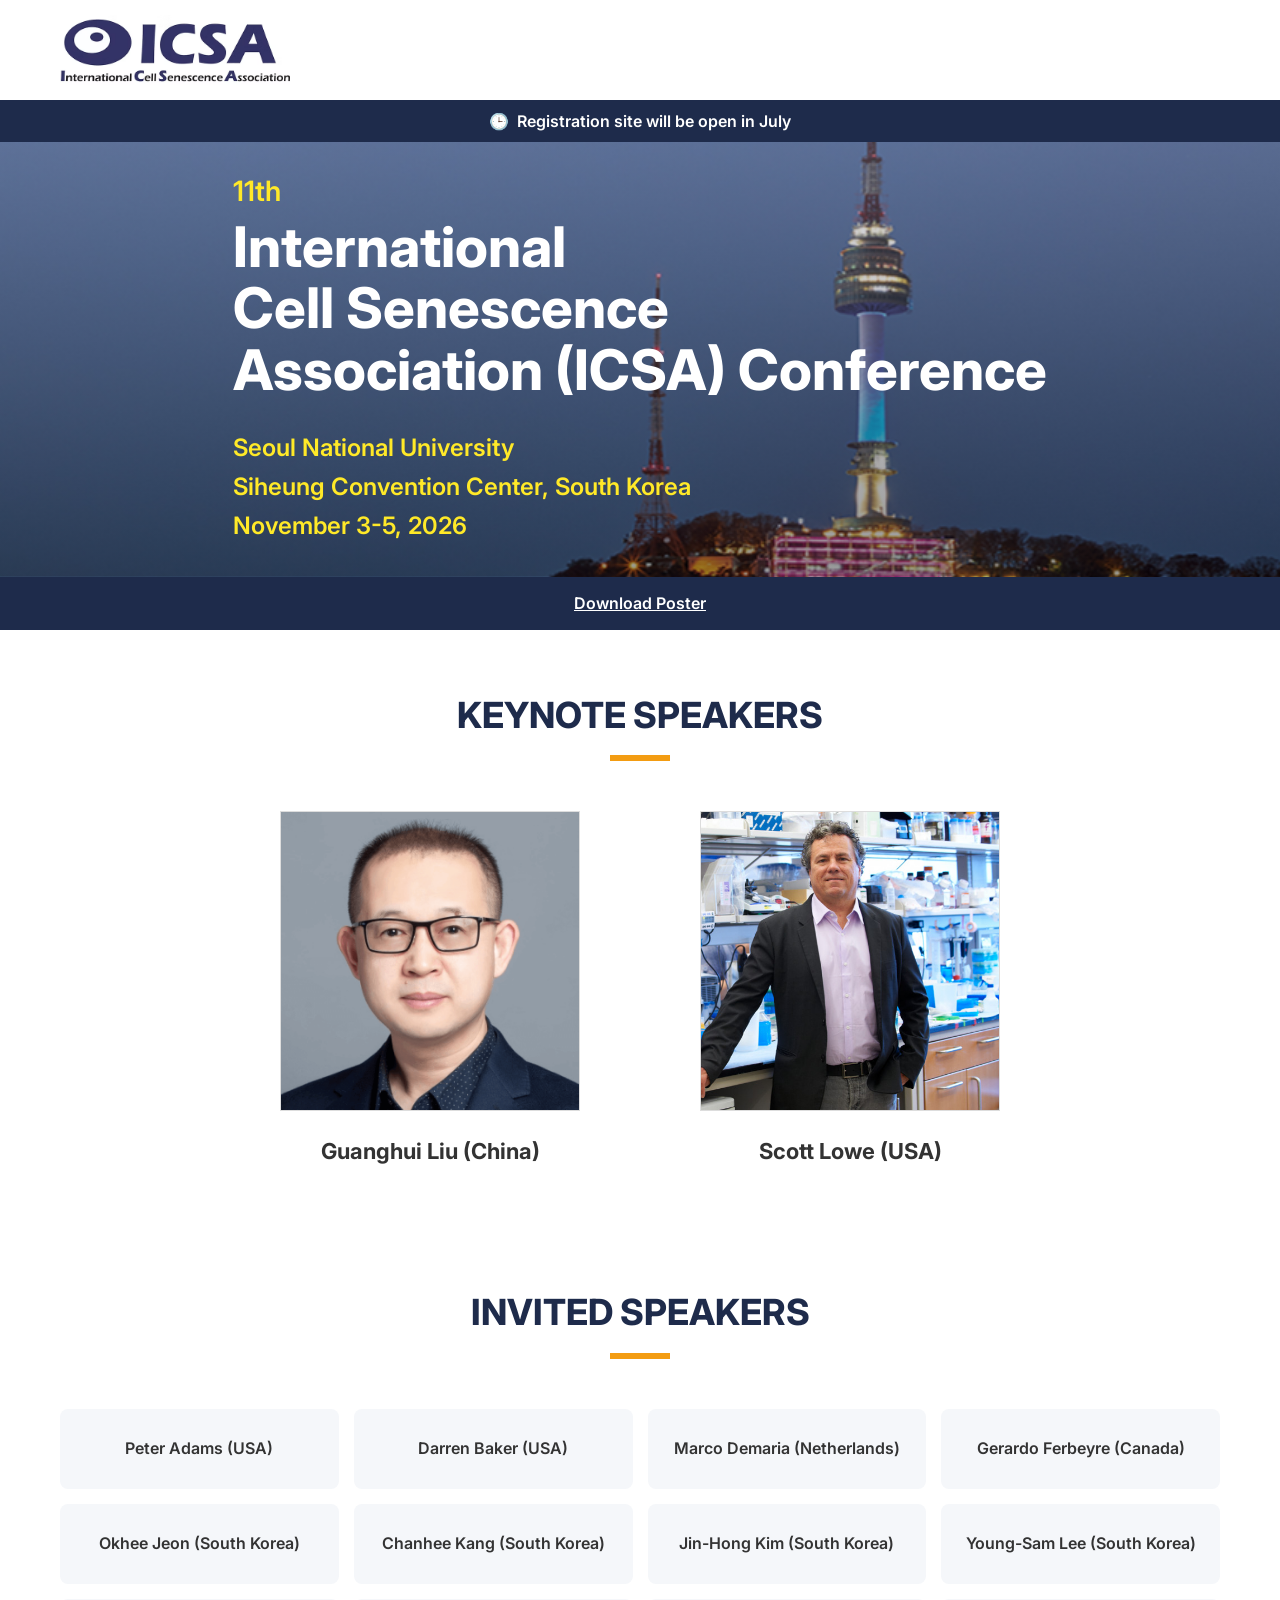
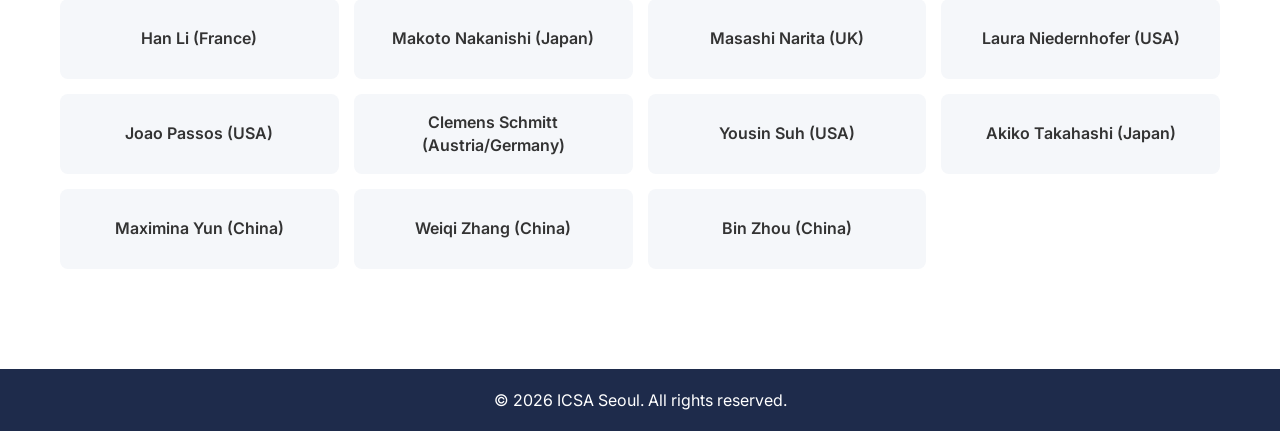
==== index.html @ 6375aaf4 "version1.2" ====
<!DOCTYPE html>
<html lang="en">

<head>
    <meta charset="UTF-8">
    <meta name="viewport" content="width=device-width, initial-scale=1.0">
    <title>11th ICSA Conference</title>
    <!-- Assuming Arial/Helvetica or Roboto based on clean sans-serif -->
    <link href="https://fonts.googleapis.com/css2?family=Inter:wght@400;700;900&display=swap" rel="stylesheet">
    <link rel="stylesheet" href="style.css">
</head>

<body>
    <!-- Header area for Logo (At the very top) -->
    <header class="header">
        <div class="container">
            <a href="https://www.cellsenescence.info/" target="_blank" rel="noopener noreferrer">
                <img src="./Source/ICSA_Logo.png" alt="ICSA Logo" class="logo">
            </a>
        </div>
    </header>

    <!-- Main Content -->
    <main>
        <!-- Top Banner (Registration Info) right above Hero -->
        <div class="top-banner">
            <div class="container top-banner-content">
                <span class="clock-icon">🕒</span>
                <span>Registration site will be open in July</span>
            </div>
        </div>

        <!-- Hero Section -->
        <section class="hero-section">
            <div class="container hero-content">
                <div class="hero-text-block">
                    <div class="hero-edition">11th</div>
                    <h1 class="hero-title">
                        International<br>
                        Cell Senescence<br>
                        Association (ICSA) Conference
                    </h1>

                    <div class="hero-details">
                        <div class="detail-location">Seoul National University</div>
                        <div class="detail-location">Siheung Convention Center, South Korea</div>
                        <div class="detail-date">November 3-5, 2026</div>
                    </div>
                </div>
            </div>
        </section>

        <!-- CTA Bar below hero -->
        <div class="cta-bar">
            <div class="container cta-container">
                <a href="./Source/Poster.png" download="Poster.png" class="download-link">Download Poster</a>
            </div>
        </div>

        <!-- Keynote Speakers Section -->
        <section id="keynote-speakers" class="section">
            <div class="container">
                <h2 class="section-heading">KEYNOTE SPEAKERS</h2>
                <div class="heading-underline"></div>

                <div class="keynote-grid">
                    <div class="speaker-item">
                        <a href="https://people.ucas.ac.cn/~guanghuiliu?language=en" target="_blank"
                            rel="noopener noreferrer">
                            <img src="./Source/Keynote_Speaker_Image_Guanghui_Liu.png" alt="Guanghui Liu"
                                class="speaker-photo">
                        </a>
                        <div class="speaker-name">Guanghui Liu <span class="speaker-country">(China)</span></div>
                    </div>
                    <div class="speaker-item">
                        <a href="https://www.mskcc.org/research/ski/labs/scott-lowe" target="_blank"
                            rel="noopener noreferrer">
                            <img src="./Source/Keynote_Speaker_Image_Scott_Lowe.png" alt="Scott Lowe"
                                class="speaker-photo">
                        </a>
                        <div class="speaker-name">Scott Lowe <span class="speaker-country">(USA)</span></div>
                    </div>
                </div>
            </div>
        </section>

        <!-- Invited Speakers Section -->
        <section id="invited-speakers" class="section">
            <div class="container">
                <h2 class="section-heading">INVITED SPEAKERS</h2>
                <div class="heading-underline"></div>

                <!-- 4-column grid requirement applied -->
                <div class="invited-grid">
                    <div class="invited-box">Peter Adams (USA)</div>
                    <div class="invited-box">Darren Baker (USA)</div>
                    <div class="invited-box">Marco Demaria (Netherlands)</div>
                    <div class="invited-box">Gerardo Ferbeyre (Canada)</div>

                    <div class="invited-box">Okhee Jeon (South Korea)</div>
                    <div class="invited-box">Chanhee Kang (South Korea)</div>
                    <div class="invited-box">Jin-Hong Kim (South Korea)</div>
                    <div class="invited-box">Young-Sam Lee (South Korea)</div>

                    <div class="invited-box">Han Li (France)</div>
                    <div class="invited-box">Makoto Nakanishi (Japan)</div>
                    <div class="invited-box">Masashi Narita (UK)</div>
                    <div class="invited-box">Laura Niedernhofer (USA)</div>

                    <div class="invited-box">Joao Passos (USA)</div>
                    <div class="invited-box">Clemens Schmitt (Austria/Germany)</div>
                    <div class="invited-box">Yousin Suh (USA)</div>
                    <div class="invited-box">Akiko Takahashi (Japan)</div>

                    <div class="invited-box">Maximina Yun (China)</div>
                    <div class="invited-box">Weiqi Zhang (China)</div>
                    <div class="invited-box">Bin Zhou (China)</div>
                </div>
            </div>
        </section>
    </main>

    <footer style="background: #1E2B4B; color: #fff; text-align: center; padding: 20px 0; margin-top: 40px;">
        <p>&copy; 2026 ICSA Seoul. All rights reserved.</p>
    </footer>

    <script src="script.js"></script>
</body>

</html>
---- style.css ----
/* ===== VARIABLES & BASE SETUP ===== */
:root {
    --dark-blue: #1E2B4B;
    --yellow-gold: #FFD100;
    --accent-orange: #F39C12;
    --light-gray: #F5F7FA;
    --white: #FFFFFF;
    --text-color: #333333;
    --font-main: 'Inter', sans-serif;
    --container-width: 1200px;
}

* {
    margin: 0;
    padding: 0;
    box-sizing: border-box;
}

body {
    font-family: var(--font-main);
    color: var(--text-color);
    background-color: var(--white);
    line-height: 1.4;
}

.container {
    max-width: var(--container-width);
    margin: 0 auto;
    padding: 0 20px;
}

/* ===== TOP BANNER ===== */
.top-banner {
    background-color: var(--dark-blue);
    color: var(--white);
    padding: 10px 0;
    font-size: 16px;
    font-weight: 600;
}

.top-banner-content {
    display: flex;
    align-items: center;
    justify-content: center;
    /* Centered visually better for banner */
    gap: 8px;
}

/* ===== HEADER ===== */
.header {
    background-color: var(--white);
    padding: 15px 0;
}

.logo {
    height: 70px;
    width: auto;
    display: block;
}

/* ===== HERO SECTION ===== */
.hero-section {
    background-image:
        linear-gradient(to bottom, rgba(167, 166, 180, 0.342), rgba(0, 0, 0, 0.4)),
        url('./Source/NamsanTower.png');
    background-size: cover;
    background-position: center 70%;
    /* Move Namsan Tower further up */
    background-repeat: no-repeat;
    min-height: 400px;
    /* Even smaller hero */
    display: flex;
    align-items: center;
    padding: 30px 0;
}

.hero-text-block {
    max-width: 900px;
}

.hero-edition {
    color: rgb(255, 233, 40);
    font-size: 28px;
    font-weight: 600;
    margin-bottom: 5px;
}

.hero-title {
    color: rgb(255, 255, 255);
    font-size: 56px;
    font-weight: 750;
    line-height: 1.1;
    margin-bottom: 30px;
}

.hero-details {
    margin-top: 20px;
}

.detail-location,
.detail-date {
    color: rgb(255, 233, 40);
    font-size: 24px;
    font-weight: 600;
    margin-bottom: 5px;
}

/* ===== CTA BAR ===== */
.cta-bar {
    background-color: var(--dark-blue);
    padding: 15px 0;
}

.cta-container {
    display: flex;
    justify-content: center;
    /* Download Poster Center alignment */
}

.download-link {
    color: var(--white);
    text-decoration: underline;
    font-weight: 600;
    font-size: 16px;
}

.download-link:hover {
    color: var(--yellow-gold);
}

/* ===== SECTIONS COMMON ===== */
.section {
    padding: 60px 0;
    background-color: var(--white);
}

.section-heading {
    text-align: center;
    color: var(--dark-blue);
    font-size: 36px;
    font-weight: 750;
    margin-bottom: 15px;
    text-transform: uppercase;
}

.heading-underline {
    width: 60px;
    height: 6px;
    background-color: var(--accent-orange);
    margin: 0 auto 50px auto;
}

/* ===== KEYNOTE SPEAKERS ===== */
.keynote-grid {
    display: grid;
    grid-template-columns: repeat(2, 1fr);
    gap: 40px;
    max-width: 800px;
    margin: 0 auto;
}

.speaker-item {
    text-align: center;
}

.speaker-photo {
    width: 300px;
    height: 300px;
    object-fit: cover;
    background-color: #ccc;
    /* Fallback for gray box */
    margin-bottom: 20px;
    border: 1px solid #ddd;
}

.speaker-name {
    font-size: 22px;
    font-weight: 700;
    color: var(--text-color);
}

.speaker-country {
    font-weight: 700;
}

/* ===== INVITED SPEAKERS (4-COL REQUIREMENT) ===== */
.invited-grid {
    display: grid;
    grid-template-columns: repeat(4, 1fr);
    gap: 15px;
}

.invited-box {
    background-color: var(--light-gray);
    padding: 15px;
    border-radius: 8px;
    text-align: center;
    font-size: 16px;
    font-weight: 600;
    color: var(--text-color);
    display: flex;
    align-items: center;
    justify-content: center;
    min-height: 80px;
}

/* ===== RESPONSIVENESS ===== */
@media (max-width: 1024px) {
    .invited-grid {
        grid-template-columns: repeat(3, 1fr);
    }

    .hero-title {
        font-size: 42px;
    }
}

@media (max-width: 768px) {
    .keynote-grid {
        grid-template-columns: 1fr;
    }

    .invited-grid {
        grid-template-columns: repeat(2, 1fr);
    }

    .hero-title {
        font-size: 36px;
    }

    .hero-edition,
    .detail-location,
    .detail-date {
        font-size: 20px;
    }

    .cta-container {
        justify-content: center;
    }
}

@media (max-width: 480px) {
    .invited-grid {
        grid-template-columns: 1fr;
    }
}

@media (min-width: 1400px) {
    .hero-section {
        background-position: center 60%;
        /* Prevent the tower from going off-screen on ultra-wide monitors */
    }
}
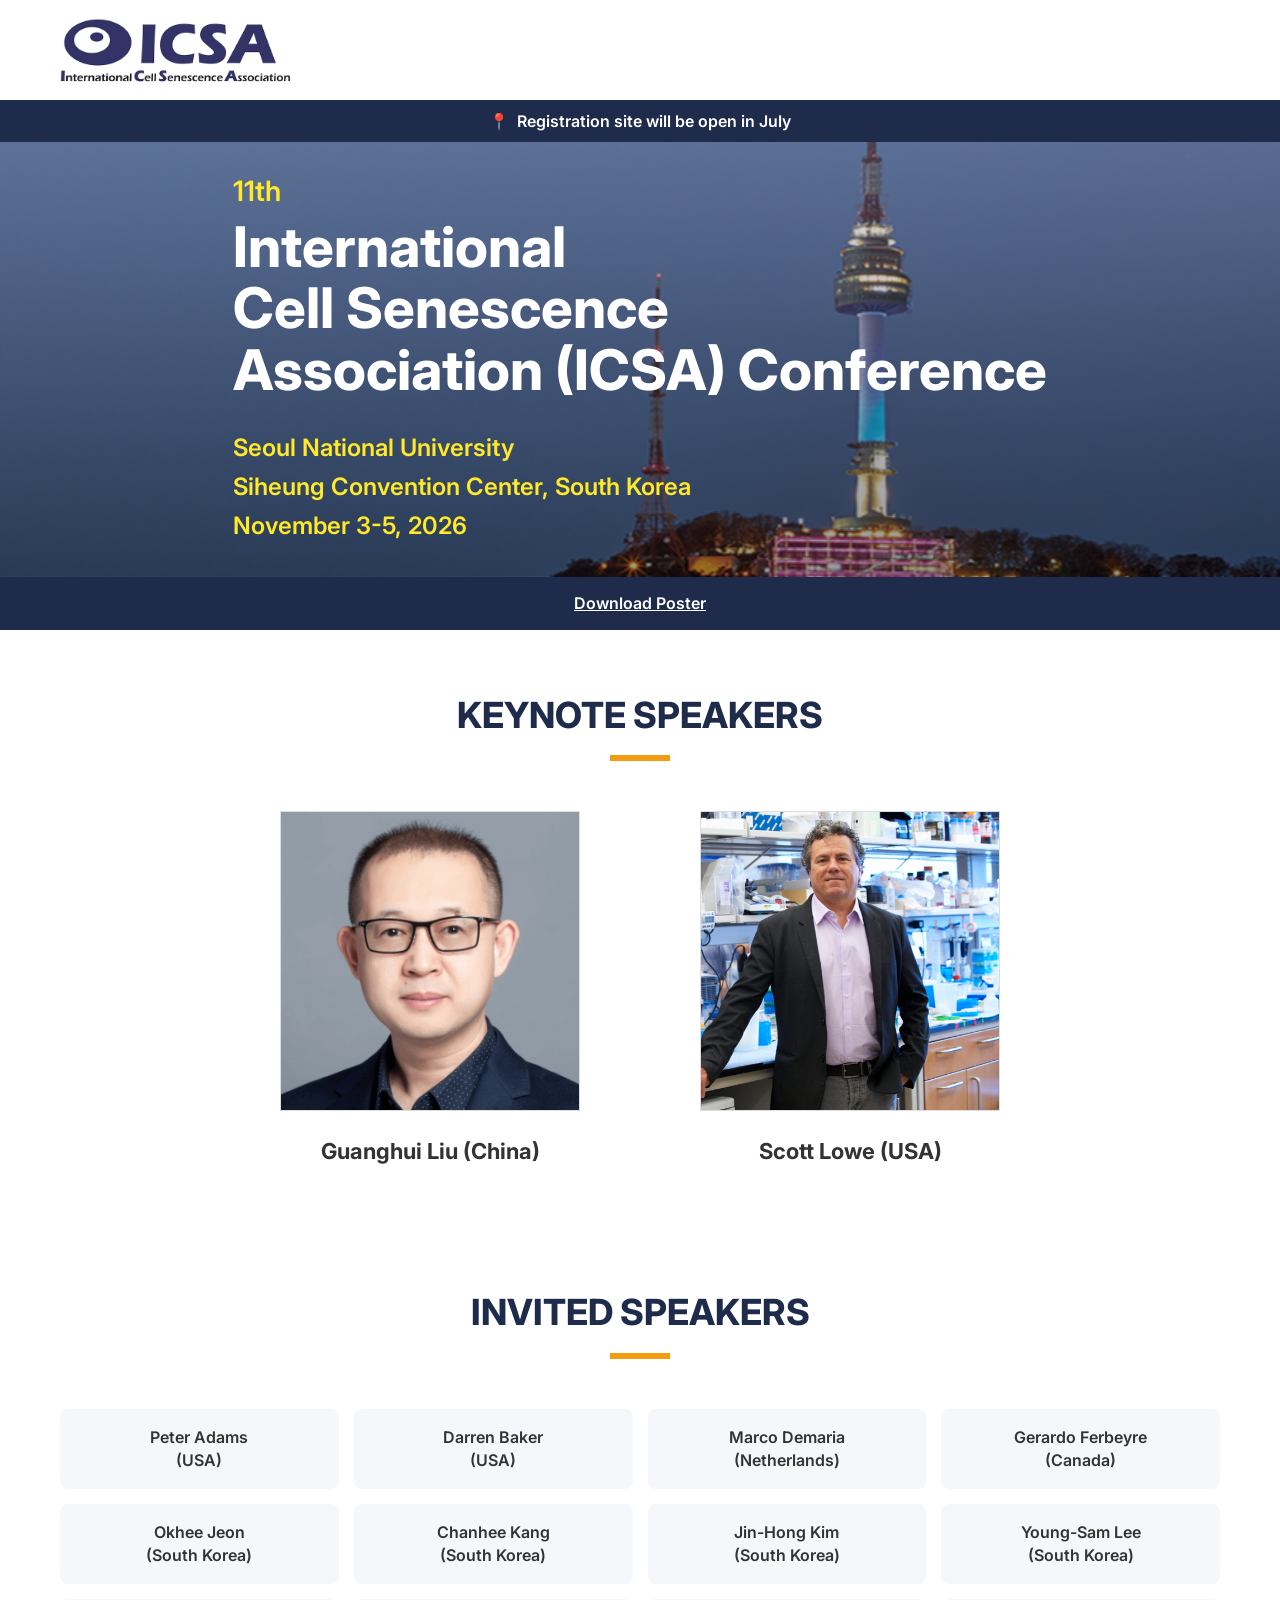
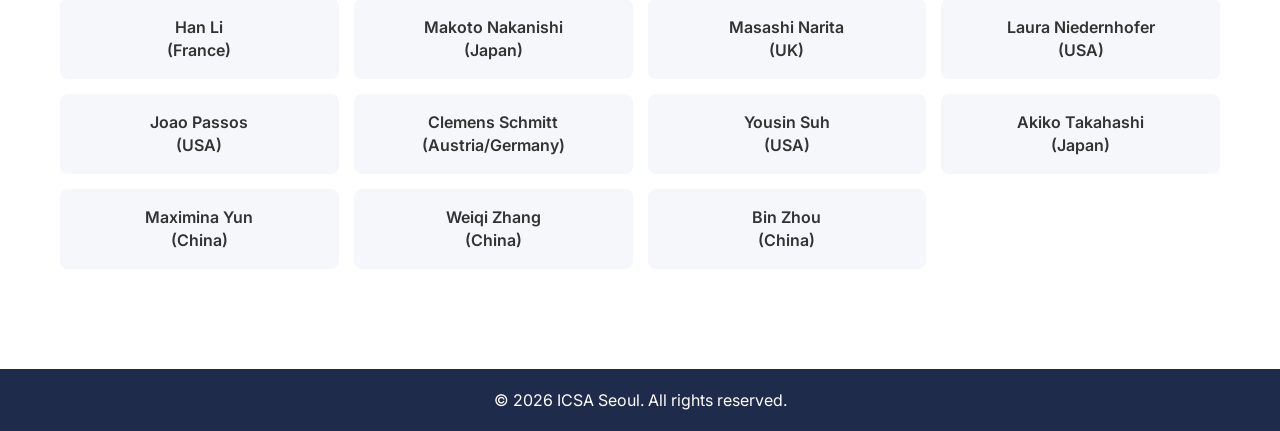
==== commit e41d8370: "version1.3" ====
--- a/index.html
+++ b/index.html
@@ -25,7 +25,7 @@
         <!-- Top Banner (Registration Info) right above Hero -->
         <div class="top-banner">
             <div class="container top-banner-content">
-                <span class="clock-icon">🕒</span>
+                <span class="icon">📍</span>
                 <span>Registration site will be open in July</span>
             </div>
         </div>
@@ -92,29 +92,29 @@
 
                 <!-- 4-column grid requirement applied -->
                 <div class="invited-grid">
-                    <div class="invited-box">Peter Adams (USA)</div>
-                    <div class="invited-box">Darren Baker (USA)</div>
-                    <div class="invited-box">Marco Demaria (Netherlands)</div>
-                    <div class="invited-box">Gerardo Ferbeyre (Canada)</div>
+                    <div class="invited-box">Peter Adams<br />(USA)</div>
+                    <div class="invited-box">Darren Baker<br />(USA)</div>
+                    <div class="invited-box">Marco Demaria<br />(Netherlands)</div>
+                    <div class="invited-box">Gerardo Ferbeyre<br />(Canada)</div>
 
-                    <div class="invited-box">Okhee Jeon (South Korea)</div>
-                    <div class="invited-box">Chanhee Kang (South Korea)</div>
-                    <div class="invited-box">Jin-Hong Kim (South Korea)</div>
-                    <div class="invited-box">Young-Sam Lee (South Korea)</div>
+                    <div class="invited-box">Okhee Jeon<br />(South Korea)</div>
+                    <div class="invited-box">Chanhee Kang<br />(South Korea)</div>
+                    <div class="invited-box">Jin-Hong Kim<br />(South Korea)</div>
+                    <div class="invited-box">Young-Sam Lee<br />(South Korea)</div>
 
-                    <div class="invited-box">Han Li (France)</div>
-                    <div class="invited-box">Makoto Nakanishi (Japan)</div>
-                    <div class="invited-box">Masashi Narita (UK)</div>
-                    <div class="invited-box">Laura Niedernhofer (USA)</div>
+                    <div class="invited-box">Han Li<br />(France)</div>
+                    <div class="invited-box">Makoto Nakanishi<br />(Japan)</div>
+                    <div class="invited-box">Masashi Narita<br />(UK)</div>
+                    <div class="invited-box">Laura Niedernhofer<br />(USA)</div>
 
-                    <div class="invited-box">Joao Passos (USA)</div>
-                    <div class="invited-box">Clemens Schmitt (Austria/Germany)</div>
-                    <div class="invited-box">Yousin Suh (USA)</div>
-                    <div class="invited-box">Akiko Takahashi (Japan)</div>
+                    <div class="invited-box">Joao Passos<br />(USA)</div>
+                    <div class="invited-box">Clemens Schmitt<br />(Austria/Germany)</div>
+                    <div class="invited-box">Yousin Suh<br />(USA)</div>
+                    <div class="invited-box">Akiko Takahashi<br />(Japan)</div>
 
-                    <div class="invited-box">Maximina Yun (China)</div>
-                    <div class="invited-box">Weiqi Zhang (China)</div>
-                    <div class="invited-box">Bin Zhou (China)</div>
+                    <div class="invited-box">Maximina Yun<br />(China)</div>
+                    <div class="invited-box">Weiqi Zhang<br />(China)</div>
+                    <div class="invited-box">Bin Zhou<br />(China)</div>
                 </div>
             </div>
         </section>
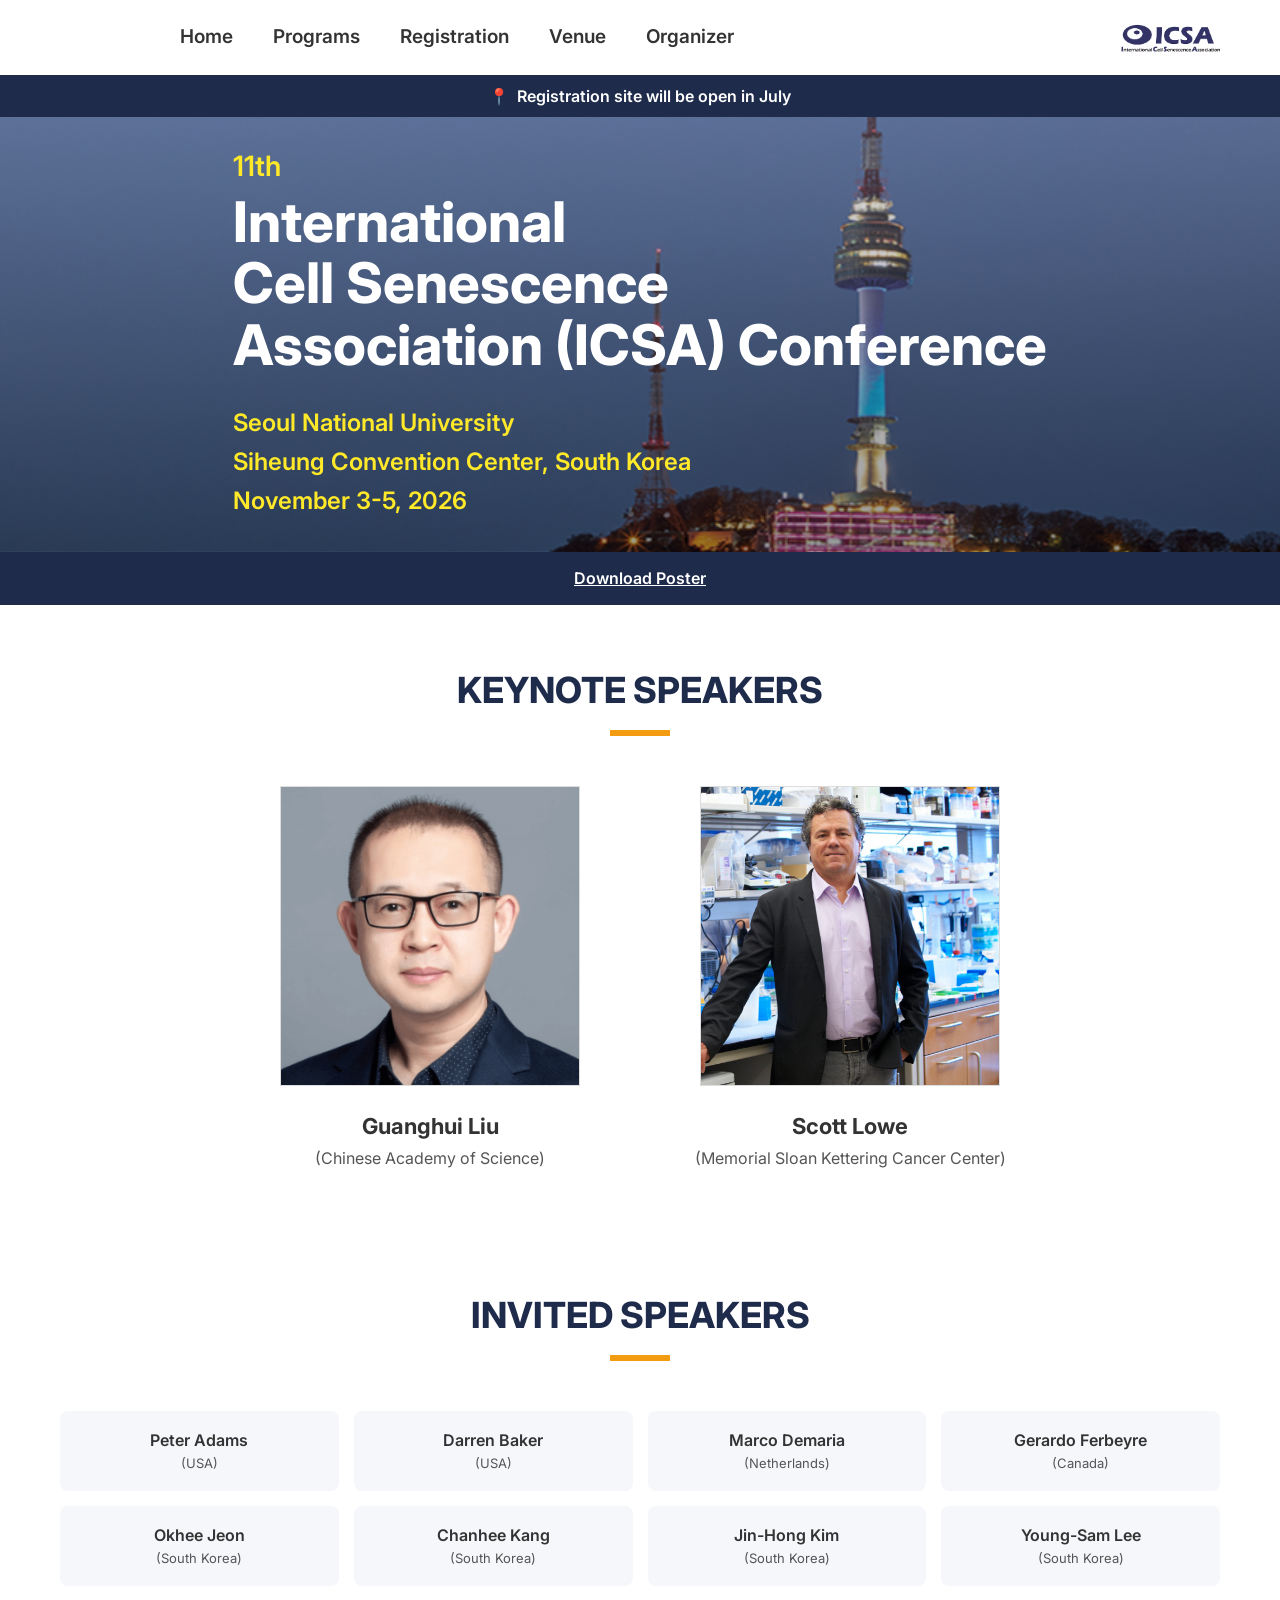
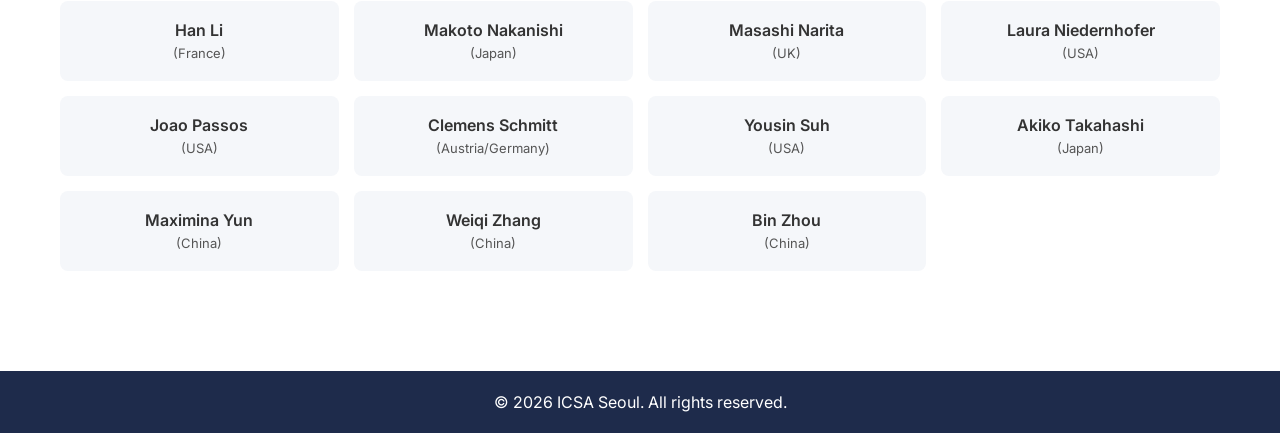
==== commit df477837: "version2.0" ====
--- a/index.html
+++ b/index.html
@@ -11,9 +11,16 @@
 </head>
 
 <body>
-    <!-- Header area for Logo (At the very top) -->
+    <!-- Header area for Logo and Navigation -->
     <header class="header">
-        <div class="container">
+        <div class="container header-container">
+            <nav class="main-nav">
+                <a href="index.html" class="nav-link active">Home</a>
+                <a href="programs.html" class="nav-link">Programs</a>
+                <a href="registration.html" class="nav-link">Registration</a>
+                <a href="venue.html" class="nav-link">Venue</a>
+                <a href="organizer.html" class="nav-link">Organizer</a>
+            </nav>
             <a href="https://www.cellsenescence.info/" target="_blank" rel="noopener noreferrer">
                 <img src="./Source/ICSA_Logo.png" alt="ICSA Logo" class="logo">
             </a>
@@ -70,7 +77,9 @@
                             <img src="./Source/Keynote_Speaker_Image_Guanghui_Liu.png" alt="Guanghui Liu"
                                 class="speaker-photo">
                         </a>
-                        <div class="speaker-name">Guanghui Liu <span class="speaker-country">(China)</span></div>
+                        <div class="speaker-name">Guanghui Liu
+                            <span class="speaker-institute">(Chinese Academy of Science)</span>
+                        </div>
                     </div>
                     <div class="speaker-item">
                         <a href="https://www.mskcc.org/research/ski/labs/scott-lowe" target="_blank"
@@ -78,7 +87,9 @@
                             <img src="./Source/Keynote_Speaker_Image_Scott_Lowe.png" alt="Scott Lowe"
                                 class="speaker-photo">
                         </a>
-                        <div class="speaker-name">Scott Lowe <span class="speaker-country">(USA)</span></div>
+                        <div class="speaker-name">Scott Lowe
+                            <span class="speaker-institute">(Memorial Sloan Kettering Cancer Center)</span>
+                        </div>
                     </div>
                 </div>
             </div>
@@ -92,29 +103,48 @@
 
                 <!-- 4-column grid requirement applied -->
                 <div class="invited-grid">
-                    <div class="invited-box">Peter Adams<br />(USA)</div>
-                    <div class="invited-box">Darren Baker<br />(USA)</div>
-                    <div class="invited-box">Marco Demaria<br />(Netherlands)</div>
-                    <div class="invited-box">Gerardo Ferbeyre<br />(Canada)</div>
+                    <div class="invited-box"><span>Peter Adams<br /><span class="speaker-country">(USA)</span></span>
+                    </div>
+                    <div class="invited-box"><span>Darren Baker<br /><span class="speaker-country">(USA)</span></span>
+                    </div>
+                    <div class="invited-box"><span>Marco Demaria<br /><span
+                                class="speaker-country">(Netherlands)</span></span></div>
+                    <div class="invited-box"><span>Gerardo Ferbeyre<br /><span
+                                class="speaker-country">(Canada)</span></span></div>
 
-                    <div class="invited-box">Okhee Jeon<br />(South Korea)</div>
-                    <div class="invited-box">Chanhee Kang<br />(South Korea)</div>
-                    <div class="invited-box">Jin-Hong Kim<br />(South Korea)</div>
-                    <div class="invited-box">Young-Sam Lee<br />(South Korea)</div>
+                    <div class="invited-box"><span>Okhee Jeon<br /><span class="speaker-country">(South
+                                Korea)</span></span></div>
+                    <div class="invited-box"><span>Chanhee Kang<br /><span class="speaker-country">(South
+                                Korea)</span></span></div>
+                    <div class="invited-box"><span>Jin-Hong Kim<br /><span class="speaker-country">(South
+                                Korea)</span></span></div>
+                    <div class="invited-box"><span>Young-Sam Lee<br /><span class="speaker-country">(South
+                                Korea)</span></span></div>
 
-                    <div class="invited-box">Han Li<br />(France)</div>
-                    <div class="invited-box">Makoto Nakanishi<br />(Japan)</div>
-                    <div class="invited-box">Masashi Narita<br />(UK)</div>
-                    <div class="invited-box">Laura Niedernhofer<br />(USA)</div>
+                    <div class="invited-box"><span>Han Li<br /><span class="speaker-country">(France)</span></span>
+                    </div>
+                    <div class="invited-box"><span>Makoto Nakanishi<br /><span
+                                class="speaker-country">(Japan)</span></span></div>
+                    <div class="invited-box"><span>Masashi Narita<br /><span class="speaker-country">(UK)</span></span>
+                    </div>
+                    <div class="invited-box"><span>Laura Niedernhofer<br /><span
+                                class="speaker-country">(USA)</span></span></div>
 
-                    <div class="invited-box">Joao Passos<br />(USA)</div>
-                    <div class="invited-box">Clemens Schmitt<br />(Austria/Germany)</div>
-                    <div class="invited-box">Yousin Suh<br />(USA)</div>
-                    <div class="invited-box">Akiko Takahashi<br />(Japan)</div>
+                    <div class="invited-box"><span>Joao Passos<br /><span class="speaker-country">(USA)</span></span>
+                    </div>
+                    <div class="invited-box"><span>Clemens Schmitt<br /><span
+                                class="speaker-country">(Austria/Germany)</span></span></div>
+                    <div class="invited-box"><span>Yousin Suh<br /><span class="speaker-country">(USA)</span></span>
+                    </div>
+                    <div class="invited-box"><span>Akiko Takahashi<br /><span
+                                class="speaker-country">(Japan)</span></span></div>
 
-                    <div class="invited-box">Maximina Yun<br />(China)</div>
-                    <div class="invited-box">Weiqi Zhang<br />(China)</div>
-                    <div class="invited-box">Bin Zhou<br />(China)</div>
+                    <div class="invited-box"><span>Maximina Yun<br /><span class="speaker-country">(China)</span></span>
+                    </div>
+                    <div class="invited-box"><span>Weiqi Zhang<br /><span class="speaker-country">(China)</span></span>
+                    </div>
+                    <div class="invited-box"><span>Bin Zhou<br /><span class="speaker-country">(China)</span></span>
+                    </div>
                 </div>
             </div>
         </section>
--- a/style.css
+++ b/style.css
@@ -49,13 +49,48 @@
 /* ===== HEADER ===== */
 .header {
     background-color: var(--white);
-    padding: 15px 0;
+    padding: 10px 0;
+    /* Reduced padding */
+    box-shadow: 0 2px 4px rgba(0, 0, 0, 0.05);
+    /* Optional subtle shadow */
+}
+
+.header-container {
+    display: flex;
+    align-items: center;
+    justify-content: space-between;
+    min-height: 55px;
+    /* Keep the header height stable */
 }
 
 .logo {
-    height: 70px;
+    height: 30px;
+    /* Reduced significantly, but header keeps its height */
     width: auto;
     display: block;
+}
+
+.main-nav {
+    display: flex;
+    align-items: center;
+    gap: 40px;
+    margin-left: 120px;
+    /* Shifted much more to the right */
+}
+
+.nav-link {
+    text-decoration: none;
+    color: var(--text-color);
+    font-size: 19px;
+    font-weight: 600;
+    /* Reduced from 800 for slightly less boldness */
+    text-transform: capitalize;
+    transition: color 0.2s ease;
+}
+
+.nav-link:hover {
+    color: var(--accent-orange);
+    /* Changed only on hover */
 }
 
 /* ===== HERO SECTION ===== */
@@ -179,8 +214,18 @@
     color: var(--text-color);
 }
 
+.speaker-institute {
+    font-size: 16px;
+    font-weight: 400;
+    color: #555;
+    display: block;
+    margin-top: 5px;
+}
+
 .speaker-country {
-    font-weight: 700;
+    font-size: 13px;
+    font-weight: 400;
+    color: #555;
 }
 
 /* ===== INVITED SPEAKERS (4-COL REQUIREMENT) ===== */
@@ -250,4 +295,17 @@
         background-position: center 60%;
         /* Prevent the tower from going off-screen on ultra-wide monitors */
     }
+}
+
+@media (max-width: 850px) {
+    .header-container {
+        flex-direction: column;
+        gap: 15px;
+    }
+
+    .main-nav {
+        gap: 20px;
+        flex-wrap: wrap;
+        justify-content: center;
+    }
 }
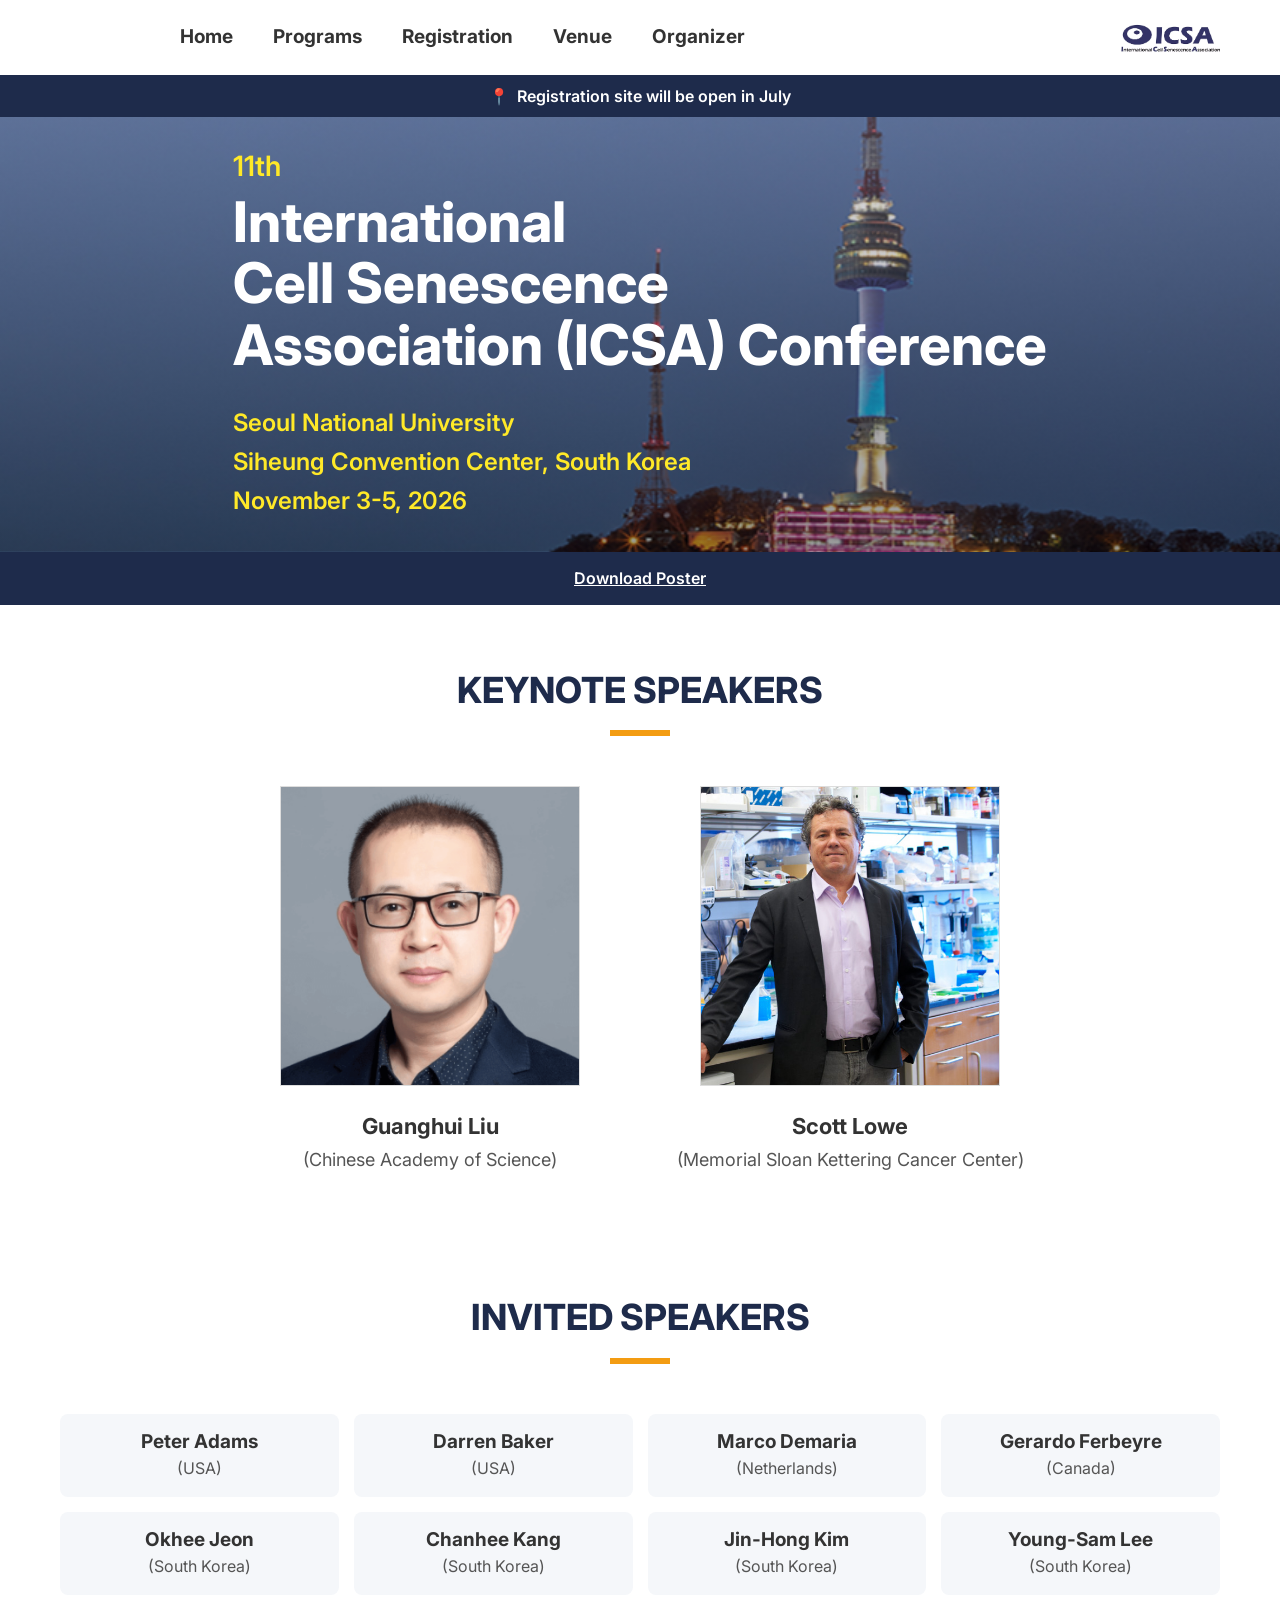
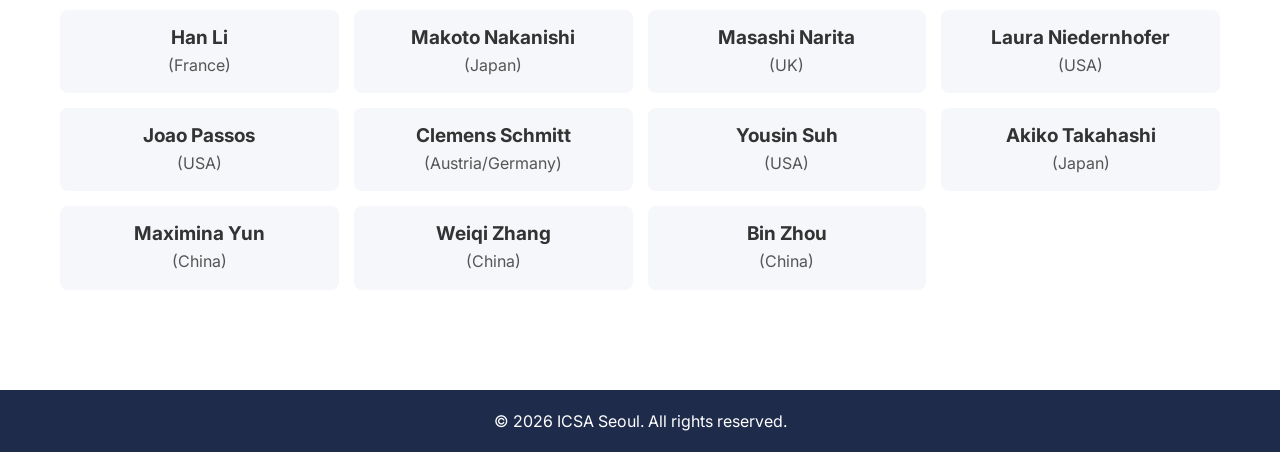
==== commit 530be0d9: "version2.4" ====
--- a/index.html
+++ b/index.html
@@ -6,7 +6,7 @@
     <meta name="viewport" content="width=device-width, initial-scale=1.0">
     <title>11th ICSA Conference</title>
     <!-- Assuming Arial/Helvetica or Roboto based on clean sans-serif -->
-    <link href="https://fonts.googleapis.com/css2?family=Inter:wght@400;700;900&display=swap" rel="stylesheet">
+    <link href="https://fonts.googleapis.com/css2?family=Inter:wght@400;600;700;900&display=swap" rel="stylesheet">
     <link rel="stylesheet" href="style.css">
 </head>
 
--- a/style.css
+++ b/style.css
@@ -21,6 +21,8 @@
     color: var(--text-color);
     background-color: var(--white);
     line-height: 1.4;
+    overflow-y: scroll;
+    /* Force scrollbar to prevent layout shift */
 }
 
 .container {
@@ -44,6 +46,8 @@
     justify-content: center;
     /* Centered visually better for banner */
     gap: 8px;
+    flex-wrap: wrap;
+    text-align: center;
 }
 
 /* ===== HEADER ===== */
@@ -82,7 +86,7 @@
     text-decoration: none;
     color: var(--text-color);
     font-size: 19px;
-    font-weight: 600;
+    font-weight: 700;
     /* Reduced from 800 for slightly less boldness */
     text-transform: capitalize;
     transition: color 0.2s ease;
@@ -215,7 +219,7 @@
 }
 
 .speaker-institute {
-    font-size: 16px;
+    font-size: 18px;
     font-weight: 400;
     color: #555;
     display: block;
@@ -223,7 +227,8 @@
 }
 
 .speaker-country {
-    font-size: 13px;
+    font-size: 16px;
+    /* Increased from 13px (difference maintained) */
     font-weight: 400;
     color: #555;
 }
@@ -240,8 +245,9 @@
     padding: 15px;
     border-radius: 8px;
     text-align: center;
-    font-size: 16px;
-    font-weight: 600;
+    font-size: 19px;
+    /* Increased from 16px */
+    font-weight: 700;
     color: var(--text-color);
     display: flex;
     align-items: center;
@@ -284,12 +290,6 @@
     }
 }
 
-@media (max-width: 480px) {
-    .invited-grid {
-        grid-template-columns: 1fr;
-    }
-}
-
 @media (min-width: 1400px) {
     .hero-section {
         background-position: center 60%;
@@ -299,13 +299,34 @@
 
 @media (max-width: 850px) {
     .header-container {
-        flex-direction: column;
+        flex-direction: column-reverse;
         gap: 15px;
+        padding: 15px 0;
     }
 
     .main-nav {
         gap: 20px;
         flex-wrap: wrap;
         justify-content: center;
+        margin-left: 0;
+    }
+}
+
+@media (max-width: 480px) {
+    .invited-grid {
+        grid-template-columns: 1fr;
+    }
+
+    .main-nav {
+        gap: 12px;
+    }
+
+    .nav-link {
+        font-size: 15px;
+    }
+
+    .top-banner {
+        font-size: 14px;
+        padding: 8px 10px;
     }
 }
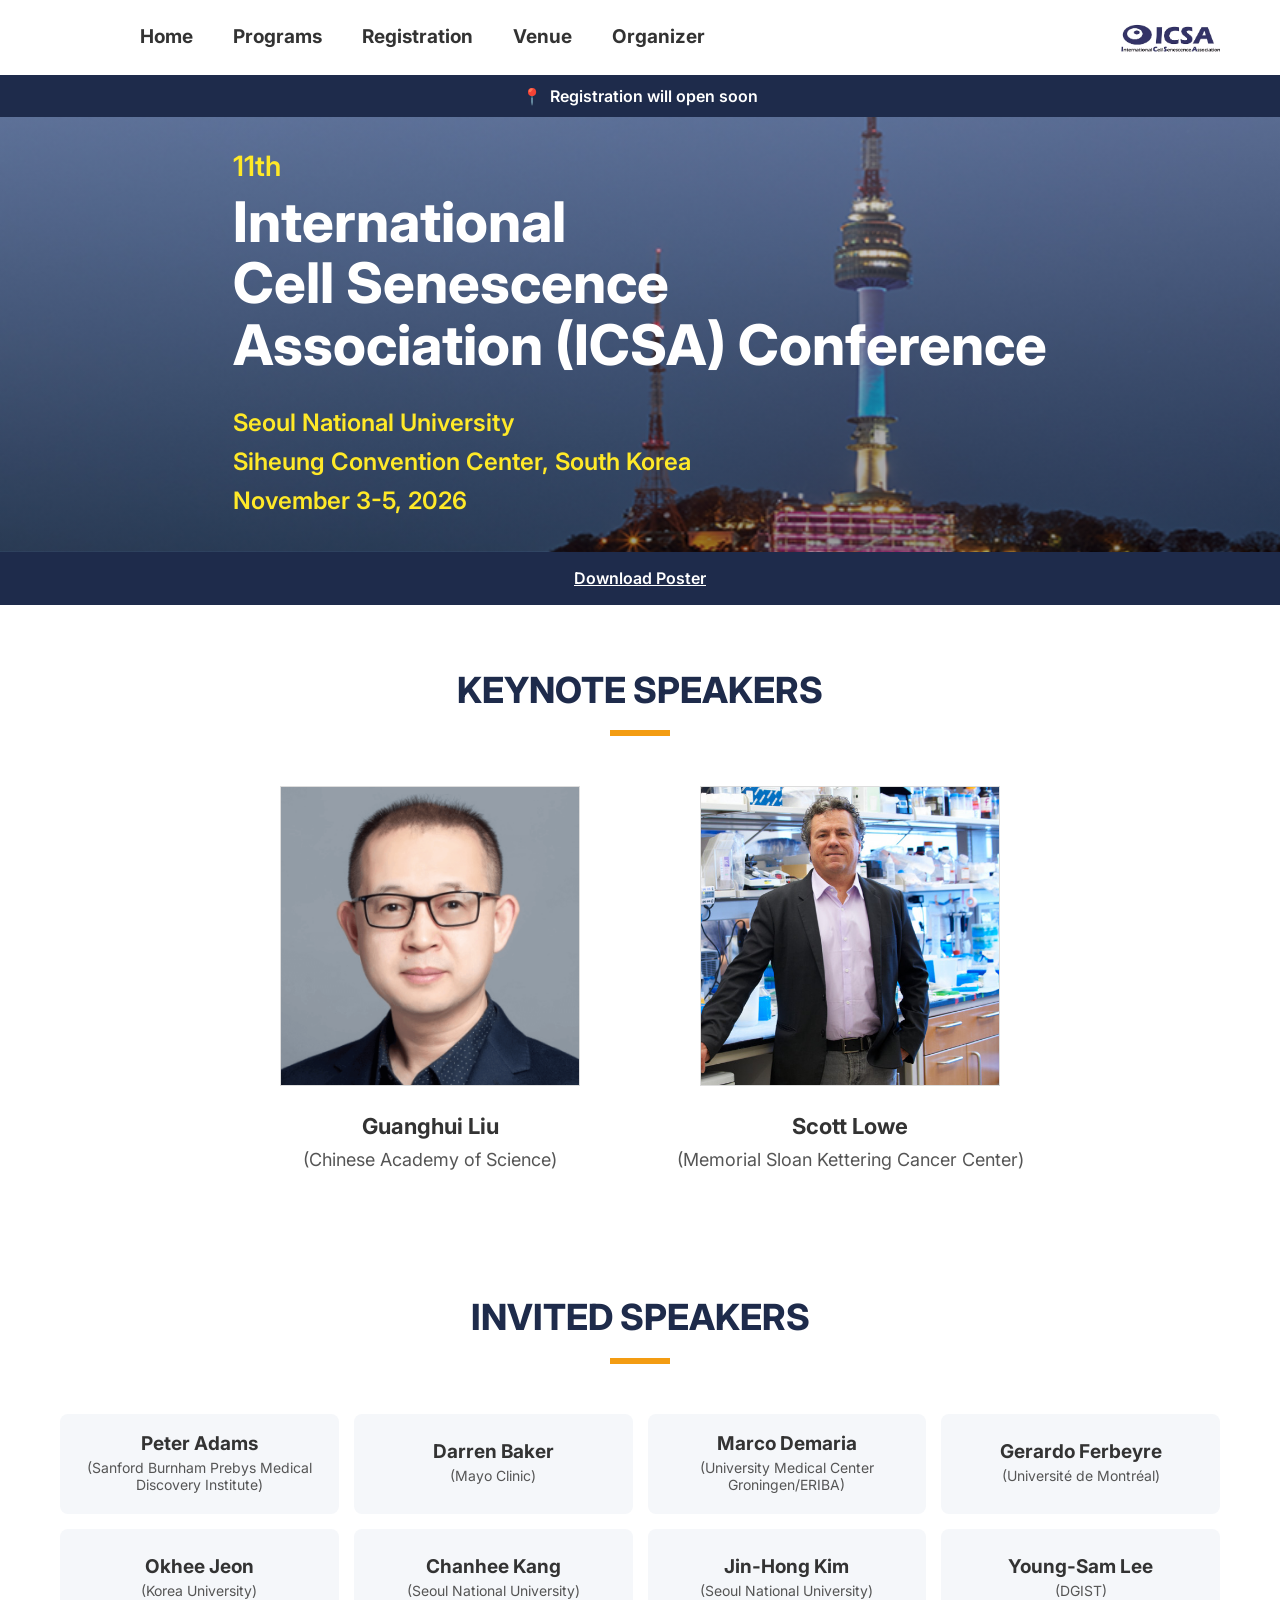
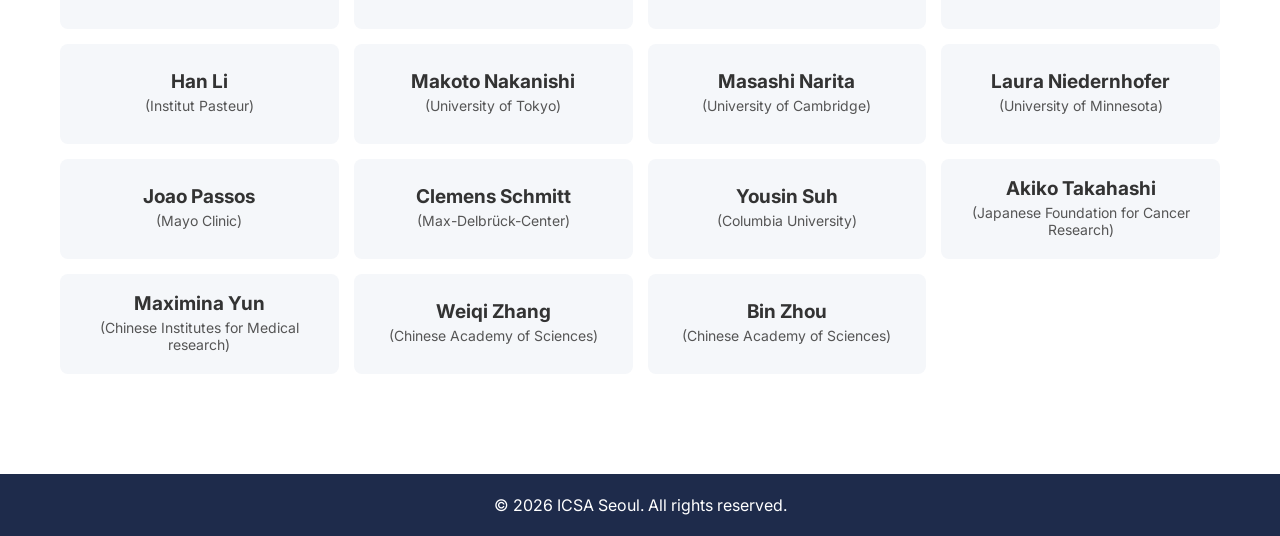
==== commit 1efef3a3: "version2.5" ====
--- a/index.html
+++ b/index.html
@@ -33,7 +33,7 @@
         <div class="top-banner">
             <div class="container top-banner-content">
                 <span class="icon">📍</span>
-                <span>Registration site will be open in July</span>
+                <span>Registration will open soon</span>
             </div>
         </div>
 
@@ -103,48 +103,96 @@
 
                 <!-- 4-column grid requirement applied -->
                 <div class="invited-grid">
-                    <div class="invited-box"><span>Peter Adams<br /><span class="speaker-country">(USA)</span></span>
-                    </div>
-                    <div class="invited-box"><span>Darren Baker<br /><span class="speaker-country">(USA)</span></span>
-                    </div>
-                    <div class="invited-box"><span>Marco Demaria<br /><span
-                                class="speaker-country">(Netherlands)</span></span></div>
-                    <div class="invited-box"><span>Gerardo Ferbeyre<br /><span
-                                class="speaker-country">(Canada)</span></span></div>
-
-                    <div class="invited-box"><span>Okhee Jeon<br /><span class="speaker-country">(South
-                                Korea)</span></span></div>
-                    <div class="invited-box"><span>Chanhee Kang<br /><span class="speaker-country">(South
-                                Korea)</span></span></div>
-                    <div class="invited-box"><span>Jin-Hong Kim<br /><span class="speaker-country">(South
-                                Korea)</span></span></div>
-                    <div class="invited-box"><span>Young-Sam Lee<br /><span class="speaker-country">(South
-                                Korea)</span></span></div>
-
-                    <div class="invited-box"><span>Han Li<br /><span class="speaker-country">(France)</span></span>
-                    </div>
-                    <div class="invited-box"><span>Makoto Nakanishi<br /><span
-                                class="speaker-country">(Japan)</span></span></div>
-                    <div class="invited-box"><span>Masashi Narita<br /><span class="speaker-country">(UK)</span></span>
-                    </div>
-                    <div class="invited-box"><span>Laura Niedernhofer<br /><span
-                                class="speaker-country">(USA)</span></span></div>
-
-                    <div class="invited-box"><span>Joao Passos<br /><span class="speaker-country">(USA)</span></span>
-                    </div>
-                    <div class="invited-box"><span>Clemens Schmitt<br /><span
-                                class="speaker-country">(Austria/Germany)</span></span></div>
-                    <div class="invited-box"><span>Yousin Suh<br /><span class="speaker-country">(USA)</span></span>
-                    </div>
-                    <div class="invited-box"><span>Akiko Takahashi<br /><span
-                                class="speaker-country">(Japan)</span></span></div>
-
-                    <div class="invited-box"><span>Maximina Yun<br /><span class="speaker-country">(China)</span></span>
-                    </div>
-                    <div class="invited-box"><span>Weiqi Zhang<br /><span class="speaker-country">(China)</span></span>
-                    </div>
-                    <div class="invited-box"><span>Bin Zhou<br /><span class="speaker-country">(China)</span></span>
-                    </div>
+                    <a href="http://www.padamslab.org/index.html">
+                        <div class="invited-box"><span>Peter Adams<span class="speaker-organization">(Sanford Burnham
+                                    Prebys Medical Discovery Institute)</span></span>
+                        </div>
+                    </a>
+                    <a href="https://www.mayo.edu/research/faculty/baker-darren-j-ph-d-m-s/bio-00027985">
+                        <div class="invited-box"><span>Darren Baker<span class="speaker-organization">(Mayo
+                                    Clinic)</span></span>
+                        </div>
+                    </a>
+                    <a href="https://eriba.umcg.nl/people/marco-demaria/">
+                        <div class="invited-box"><span>Marco Demaria<span class="speaker-organization">(University
+                                    Medical Center Groningen/ERIBA)</span></span></div>
+                    </a>
+                    <a href="http://www.mapageweb.umontreal.ca/ferbeyre/index-en.htm">
+                        <div class="invited-box"><span>Gerardo Ferbeyre<span class="speaker-organization">(Université de
+                                    Montréal)</span></span></div>
+                    </a>
+
+                    <a href="https://jeonlab.wixsite.com/kumc/team">
+                        <div class="invited-box"><span>Okhee Jeon<span class="speaker-organization">(Korea
+                                    University)</span></span></div>
+                    </a>
+                    <a href="https://biosci.snu.ac.kr/kanglab/en">
+                        <div class="invited-box"><span>Chanhee Kang<span class="speaker-organization">(Seoul National
+                                    University)</span></span></div>
+                    </a>
+                    <a href="https://www.mrmlab.org/">
+                        <div class="invited-box"><span>Jin-Hong Kim<span class="speaker-organization">(Seoul National
+                                    University)</span></span></div>
+                    </a>
+                    <a href="https://www.dgist.ac.kr/prog/peopleProfsr/en_newbiology/sub02_01/view.do">
+                        <div class="invited-box"><span>Young-Sam Lee<span
+                                    class="speaker-organization">(DGIST)</span></span></div>
+                    </a>
+
+                    <a href="https://research.pasteur.fr/en/team/cellular-plasticity-and-disease-modelling/">
+                        <div class="invited-box"><span>Han Li<span class="speaker-organization">(Institut
+                                    Pasteur)</span></span>
+                        </div>
+                    </a>
+                    <a href="https://www.u-tokyo.ac.jp/focus/en/people/k0001_00011.html">
+                        <div class="invited-box"><span>Makoto Nakanishi<span class="speaker-organization">(University of
+                                    Tokyo)</span></span></div>
+                    </a>
+                    <a href="https://www.cruk.cam.ac.uk/research-groups/narita-group/">
+                        <div class="invited-box"><span>Masashi Narita<span class="speaker-organization">(University of
+                                    Cambridge)</span></span>
+                        </div>
+                    </a>
+                    <a href="https://med.umn.edu/bio/laura-niedernhofer">
+                        <div class="invited-box"><span>Laura Niedernhofer<span class="speaker-organization">(University
+                                    of Minnesota)</span></span></div>
+                    </a>
+
+                    <a href="https://www.mayo.edu/research/faculty/passos-joao-ph-d/bio-20454365">
+                        <div class="invited-box"><span>Joao Passos
+                                <span class="speaker-organization">(Mayo Clinic)</span></span>
+                        </div>
+                    </a>
+                    <a href="https://www.mdc-berlin.de/schmitt">
+                        <div class="invited-box"><span>Clemens Schmitt<span
+                                    class="speaker-organization">(Max-Delbrück-Center)</span></span>
+                        </div>
+                    </a>
+                    <a href="https://www.yousinsuhlab.org/our-team">
+                        <div class="invited-box"><span>Yousin Suh
+                                <span class="speaker-organization">(Columbia University)</span></span>
+                        </div>
+                    </a>
+                    <a href="https://www.jfcr.or.jp/laboratory/department/senescence/www/english_index.html">
+                        <div class="invited-box"><span>Akiko Takahashi<span class="speaker-organization">(Japanese
+                                    Foundation for Cancer Research)</span></span></div>
+                    </a>
+
+                    <a href="https://www.theyunlab.com/">
+                        <div class="invited-box"><span>Maximina Yun<span class="speaker-organization">(Chinese
+                                    Institutes for Medical research)</span></span>
+                        </div>
+                    </a>
+                    <a href="https://people.ucas.ac.cn/~zhangweiqi?language=en">
+                        <div class="invited-box"><span>Weiqi Zhang<span class="speaker-organization">(Chinese Academy of
+                                    Sciences)</span></span>
+                        </div>
+                    </a>
+                    <a href="https://scholar.google.com/citations?user=DCOe1SwAAAAJ&hl=en">
+                        <div class="invited-box"><span>Bin Zhou<span class="speaker-organization">(Chinese Academy of
+                                    Sciences)</span></span>
+                        </div>
+                    </a>
                 </div>
             </div>
         </section>
--- a/style.css
+++ b/style.css
@@ -16,6 +16,10 @@
     box-sizing: border-box;
 }
 
+a {
+    text-decoration: none;
+}
+
 body {
     font-family: var(--font-main);
     color: var(--text-color);
@@ -78,7 +82,7 @@
     display: flex;
     align-items: center;
     gap: 40px;
-    margin-left: 120px;
+    margin-left: 80px;
     /* Shifted much more to the right */
 }
 
@@ -226,8 +230,11 @@
     margin-top: 5px;
 }
 
-.speaker-country {
-    font-size: 16px;
+.speaker-organization {
+    display: block;
+    margin-top: 5px;
+    line-height: 1.2;
+    font-size: 14px;
     /* Increased from 13px (difference maintained) */
     font-weight: 400;
     color: #555;
@@ -238,6 +245,11 @@
     display: grid;
     grid-template-columns: repeat(4, 1fr);
     gap: 15px;
+}
+
+.invited-grid a {
+    display: flex;
+    text-decoration: none;
 }
 
 .invited-box {
@@ -252,7 +264,16 @@
     display: flex;
     align-items: center;
     justify-content: center;
-    min-height: 80px;
+    min-height: 100px;
+    /* Increased slightly for longer names */
+    width: 100%;
+    line-height: 1.1;
+    transition: transform 0.2s ease;
+}
+
+.invited-box:hover {
+    background-color: #ebeef2;
+    transform: translateY(-3px);
 }
 
 /* ===== RESPONSIVENESS ===== */
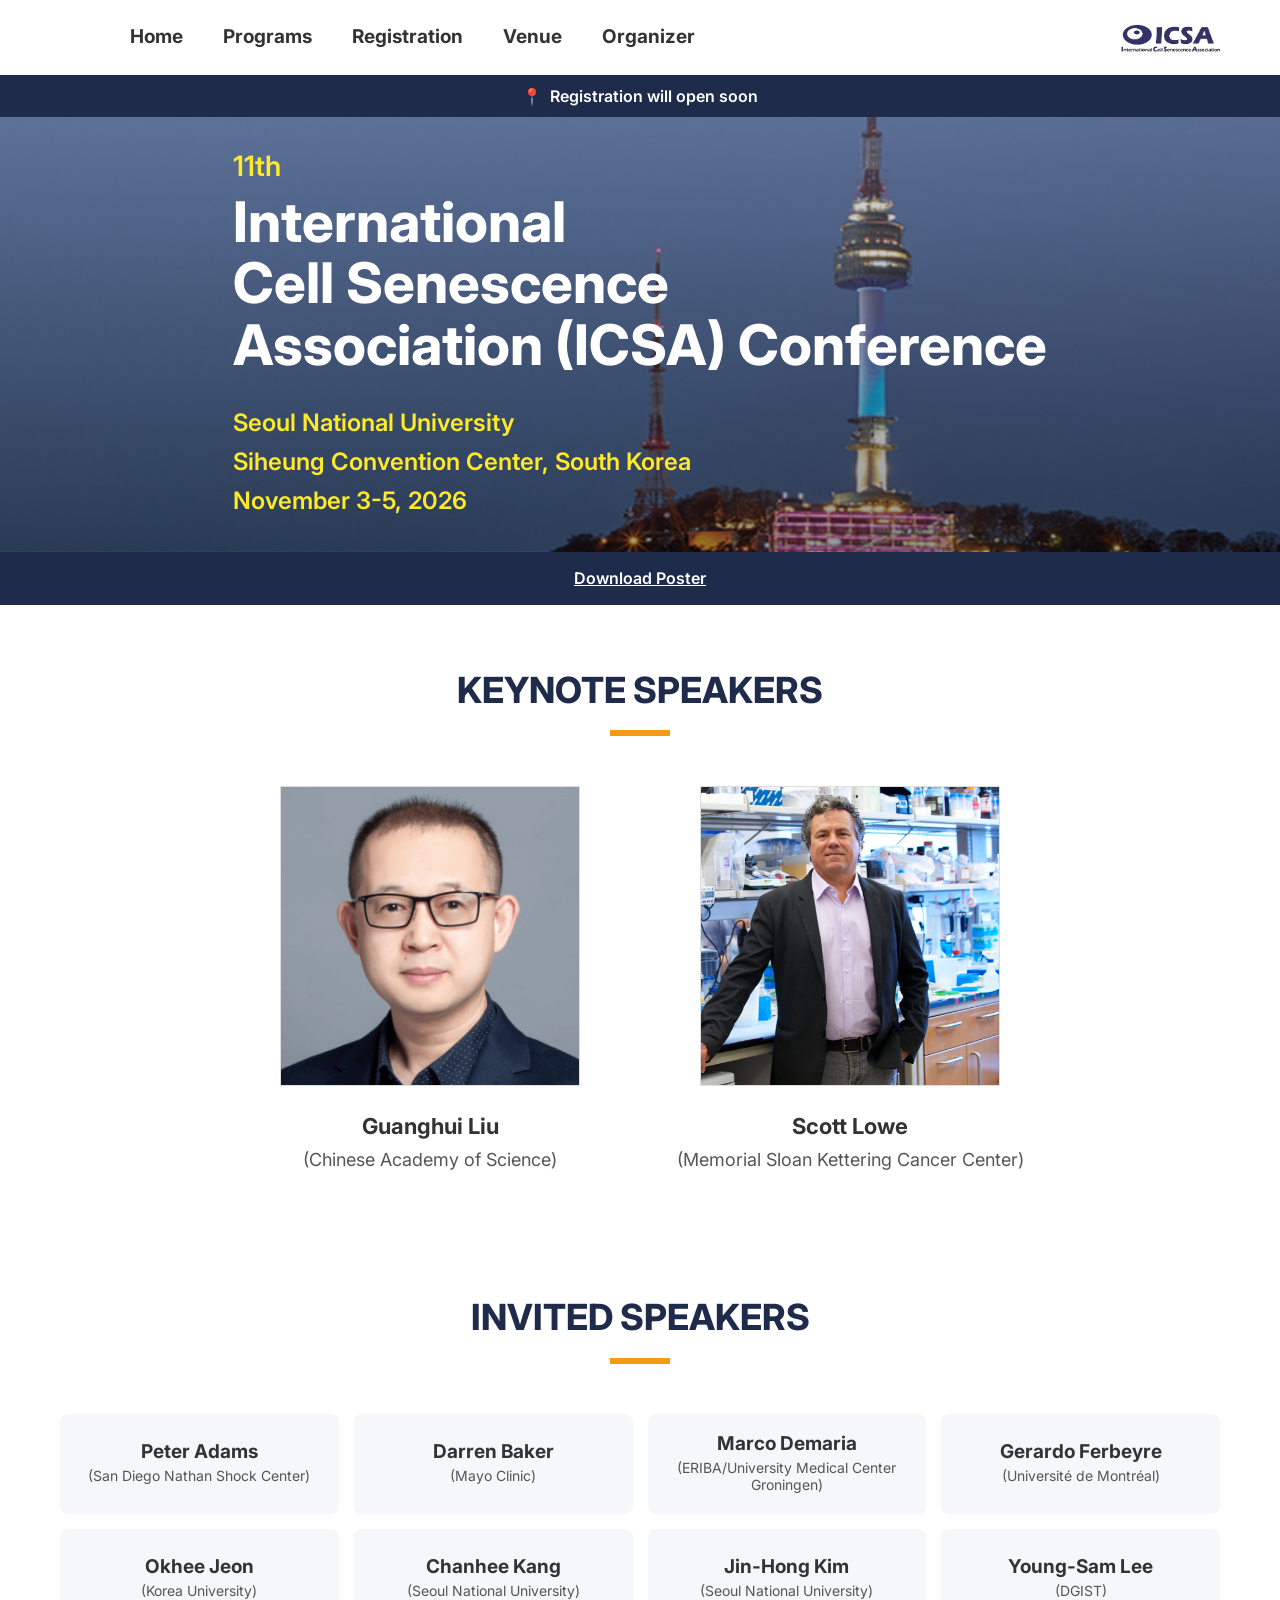
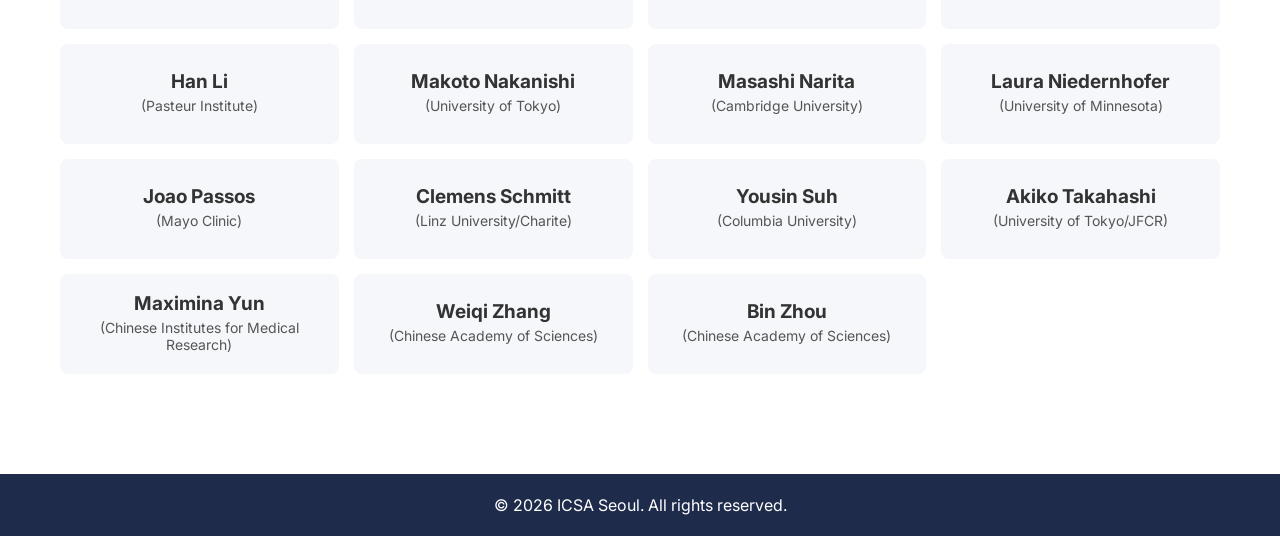
==== commit ed0902bf: "version2.6" ====
--- a/index.html
+++ b/index.html
@@ -103,92 +103,100 @@
 
                 <!-- 4-column grid requirement applied -->
                 <div class="invited-grid">
-                    <a href="http://www.padamslab.org/index.html">
-                        <div class="invited-box"><span>Peter Adams<span class="speaker-organization">(Sanford Burnham
-                                    Prebys Medical Discovery Institute)</span></span>
-                        </div>
-                    </a>
-                    <a href="https://www.mayo.edu/research/faculty/baker-darren-j-ph-d-m-s/bio-00027985">
+                    <a href="http://www.padamslab.org/index.html" target="_blank" rel="noopener noreferrer">
+                        <div class="invited-box"><span>Peter Adams<span class="speaker-organization">(San Diego Nathan
+                                    Shock Center)</span></span>
+                        </div>
+                    </a>
+                    <a href="https://www.mayo.edu/research/faculty/baker-darren-j-ph-d-m-s/bio-00027985" target="_blank"
+                        rel="noopener noreferrer">
                         <div class="invited-box"><span>Darren Baker<span class="speaker-organization">(Mayo
                                     Clinic)</span></span>
                         </div>
                     </a>
-                    <a href="https://eriba.umcg.nl/people/marco-demaria/">
-                        <div class="invited-box"><span>Marco Demaria<span class="speaker-organization">(University
-                                    Medical Center Groningen/ERIBA)</span></span></div>
-                    </a>
-                    <a href="http://www.mapageweb.umontreal.ca/ferbeyre/index-en.htm">
+                    <a href="https://eriba.umcg.nl/people/marco-demaria/" target="_blank" rel="noopener noreferrer">
+                        <div class="invited-box"><span>Marco Demaria<span class="speaker-organization">(ERIBA/University
+                                    Medical Center Groningen)</span></span></div>
+                    </a>
+                    <a href="http://www.mapageweb.umontreal.ca/ferbeyre/index-en.htm" target="_blank"
+                        rel="noopener noreferrer">
                         <div class="invited-box"><span>Gerardo Ferbeyre<span class="speaker-organization">(Université de
                                     Montréal)</span></span></div>
                     </a>
 
-                    <a href="https://jeonlab.wixsite.com/kumc/team">
+                    <a href="https://jeonlab.wixsite.com/kumc/team" target="_blank" rel="noopener noreferrer">
                         <div class="invited-box"><span>Okhee Jeon<span class="speaker-organization">(Korea
                                     University)</span></span></div>
                     </a>
-                    <a href="https://biosci.snu.ac.kr/kanglab/en">
+                    <a href="https://biosci.snu.ac.kr/kanglab/en" target="_blank" rel="noopener noreferrer">
                         <div class="invited-box"><span>Chanhee Kang<span class="speaker-organization">(Seoul National
                                     University)</span></span></div>
                     </a>
-                    <a href="https://www.mrmlab.org/">
+                    <a href="https://www.mrmlab.org/" target="_blank" rel="noopener noreferrer">
                         <div class="invited-box"><span>Jin-Hong Kim<span class="speaker-organization">(Seoul National
                                     University)</span></span></div>
                     </a>
-                    <a href="https://www.dgist.ac.kr/prog/peopleProfsr/en_newbiology/sub02_01/view.do">
+                    <a href="https://www.dgist.ac.kr/newbiology/ " target="_blank" rel="noopener noreferrer">
                         <div class="invited-box"><span>Young-Sam Lee<span
                                     class="speaker-organization">(DGIST)</span></span></div>
                     </a>
 
-                    <a href="https://research.pasteur.fr/en/team/cellular-plasticity-and-disease-modelling/">
-                        <div class="invited-box"><span>Han Li<span class="speaker-organization">(Institut
-                                    Pasteur)</span></span>
-                        </div>
-                    </a>
-                    <a href="https://www.u-tokyo.ac.jp/focus/en/people/k0001_00011.html">
+                    <a href="https://research.pasteur.fr/en/team/cellular-plasticity-and-disease-modelling/"
+                        target="_blank" rel="noopener noreferrer">
+                        <div class="invited-box"><span>Han Li<span class="speaker-organization">(Pasteur
+                                    Institute)</span></span>
+                        </div>
+                    </a>
+                    <a href="https://www.u-tokyo.ac.jp/focus/en/people/k0001_00011.html" target="_blank"
+                        rel="noopener noreferrer">
                         <div class="invited-box"><span>Makoto Nakanishi<span class="speaker-organization">(University of
                                     Tokyo)</span></span></div>
                     </a>
-                    <a href="https://www.cruk.cam.ac.uk/research-groups/narita-group/">
-                        <div class="invited-box"><span>Masashi Narita<span class="speaker-organization">(University of
-                                    Cambridge)</span></span>
-                        </div>
-                    </a>
-                    <a href="https://med.umn.edu/bio/laura-niedernhofer">
+                    <a href="https://www.cruk.cam.ac.uk/research-groups/narita-group/" target="_blank"
+                        rel="noopener noreferrer">
+                        <div class="invited-box"><span>Masashi Narita<span class="speaker-organization">(Cambridge
+                                    University)</span></span>
+                        </div>
+                    </a>
+                    <a href="https://niedernhofer.umn.edu/" target="_blank" rel="noopener noreferrer">
                         <div class="invited-box"><span>Laura Niedernhofer<span class="speaker-organization">(University
                                     of Minnesota)</span></span></div>
                     </a>
 
-                    <a href="https://www.mayo.edu/research/faculty/passos-joao-ph-d/bio-20454365">
+                    <a href="https://www.mayo.edu/research/faculty/passos-joao-ph-d/bio-20454365" target="_blank"
+                        rel="noopener noreferrer">
                         <div class="invited-box"><span>Joao Passos
                                 <span class="speaker-organization">(Mayo Clinic)</span></span>
                         </div>
                     </a>
-                    <a href="https://www.mdc-berlin.de/schmitt">
-                        <div class="invited-box"><span>Clemens Schmitt<span
-                                    class="speaker-organization">(Max-Delbrück-Center)</span></span>
-                        </div>
-                    </a>
-                    <a href="https://www.yousinsuhlab.org/our-team">
+                    <a href="https://www.mdc-berlin.de/schmitt" target="_blank" rel="noopener noreferrer">
+                        <div class="invited-box"><span>Clemens Schmitt<span class="speaker-organization">(Linz
+                                    University/Charite)</span></span>
+                        </div>
+                    </a>
+                    <a href="https://www.yousinsuhlab.org/our-team" target="_blank" rel="noopener noreferrer">
                         <div class="invited-box"><span>Yousin Suh
                                 <span class="speaker-organization">(Columbia University)</span></span>
                         </div>
                     </a>
-                    <a href="https://www.jfcr.or.jp/laboratory/department/senescence/www/english_index.html">
-                        <div class="invited-box"><span>Akiko Takahashi<span class="speaker-organization">(Japanese
-                                    Foundation for Cancer Research)</span></span></div>
-                    </a>
-
-                    <a href="https://www.theyunlab.com/">
+                    <a href="https://www.jfcr.or.jp/laboratory/department/senescence/www/english_index.html"
+                        target="_blank" rel="noopener noreferrer">
+                        <div class="invited-box"><span>Akiko Takahashi<span class="speaker-organization">(University of
+                                    Tokyo/JFCR)</span></span></div>
+                    </a>
+
+                    <a href="https://www.theyunlab.com/" target="_blank" rel="noopener noreferrer">
                         <div class="invited-box"><span>Maximina Yun<span class="speaker-organization">(Chinese
-                                    Institutes for Medical research)</span></span>
-                        </div>
-                    </a>
-                    <a href="https://people.ucas.ac.cn/~zhangweiqi?language=en">
+                                    Institutes for Medical Research)</span></span>
+                        </div>
+                    </a>
+                    <a href="https://people.ucas.ac.cn/~zhangweiqi?language=en" target="_blank"
+                        rel="noopener noreferrer">
                         <div class="invited-box"><span>Weiqi Zhang<span class="speaker-organization">(Chinese Academy of
                                     Sciences)</span></span>
                         </div>
                     </a>
-                    <a href="https://scholar.google.com/citations?user=DCOe1SwAAAAJ&hl=en">
+                    <a href="https://zhoulab-tracing.sibcb.ac.cn/" target="_blank" rel="noopener noreferrer">
                         <div class="invited-box"><span>Bin Zhou<span class="speaker-organization">(Chinese Academy of
                                     Sciences)</span></span>
                         </div>
--- a/style.css
+++ b/style.css
@@ -82,7 +82,7 @@
     display: flex;
     align-items: center;
     gap: 40px;
-    margin-left: 80px;
+    margin-left: 70px;
     /* Shifted much more to the right */
 }
 
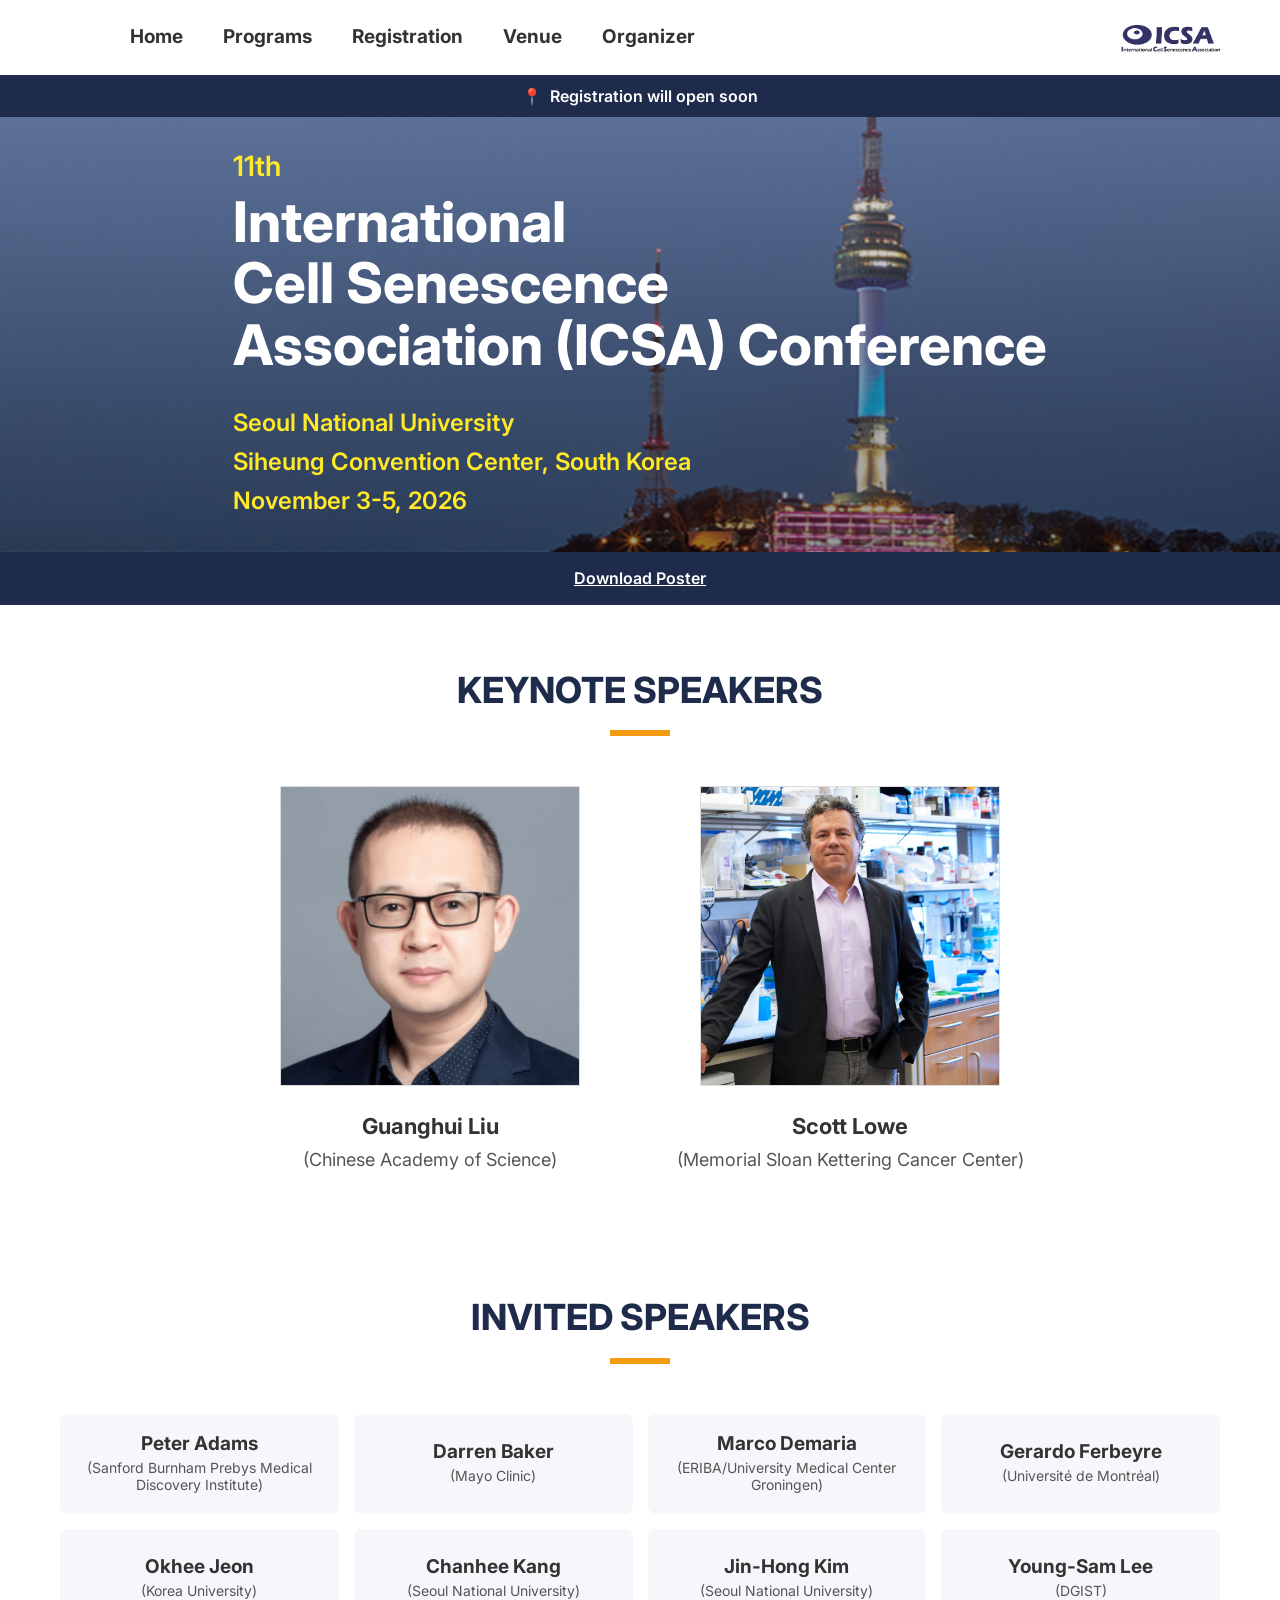
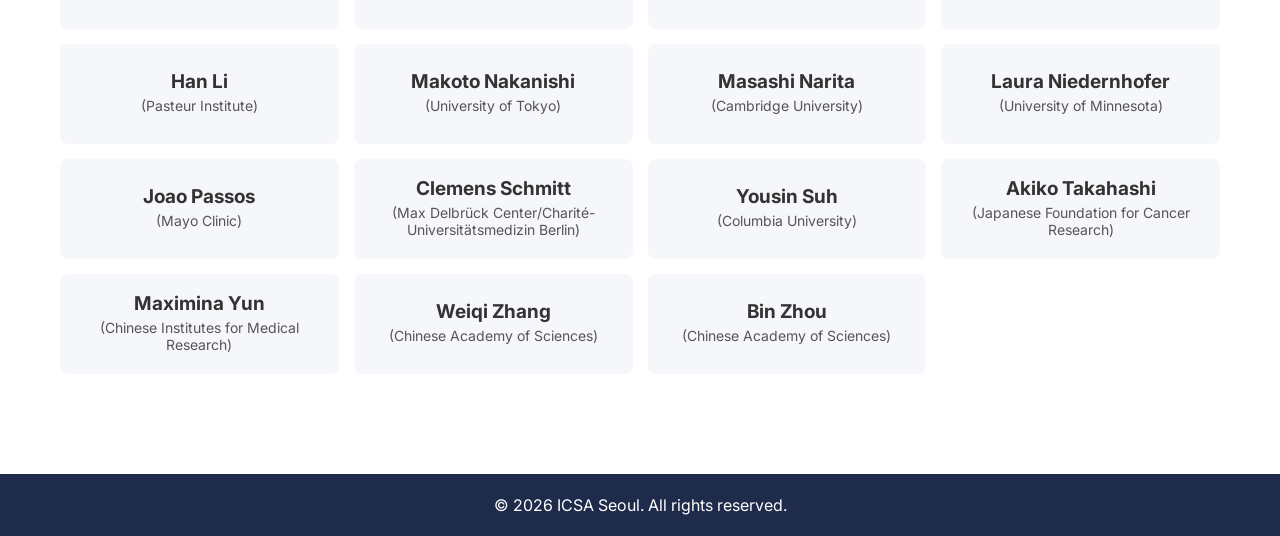
==== commit 334c0da8: "version2.8_invited speaker comfirmation" ====
--- a/index.html
+++ b/index.html
@@ -104,8 +104,8 @@
                 <!-- 4-column grid requirement applied -->
                 <div class="invited-grid">
                     <a href="http://www.padamslab.org/index.html" target="_blank" rel="noopener noreferrer">
-                        <div class="invited-box"><span>Peter Adams<span class="speaker-organization">(San Diego Nathan
-                                    Shock Center)</span></span>
+                        <div class="invited-box"><span>Peter Adams<span class="speaker-organization">(Sanford Burnham
+                                    Prebys Medical Discovery Institute)</span></span>
                         </div>
                     </a>
                     <a href="https://www.mayo.edu/research/faculty/baker-darren-j-ph-d-m-s/bio-00027985" target="_blank"
@@ -124,7 +124,7 @@
                                     Montréal)</span></span></div>
                     </a>
 
-                    <a href="https://jeonlab.wixsite.com/kumc/team" target="_blank" rel="noopener noreferrer">
+                    <a href="https://jeonlab.wixsite.com/kumc" target="_blank" rel="noopener noreferrer">
                         <div class="invited-box"><span>Okhee Jeon<span class="speaker-organization">(Korea
                                     University)</span></span></div>
                     </a>
@@ -147,13 +147,12 @@
                                     Institute)</span></span>
                         </div>
                     </a>
-                    <a href="https://www.u-tokyo.ac.jp/focus/en/people/k0001_00011.html" target="_blank"
+                    <a href="https://www.ims.u-tokyo.ac.jp/cancer-cell-biology/hp2018/e01index.html" target="_blank"
                         rel="noopener noreferrer">
                         <div class="invited-box"><span>Makoto Nakanishi<span class="speaker-organization">(University of
                                     Tokyo)</span></span></div>
                     </a>
-                    <a href="https://www.cruk.cam.ac.uk/research-groups/narita-group/" target="_blank"
-                        rel="noopener noreferrer">
+                    <a href="https://www.naritalab.com/" target="_blank" rel="noopener noreferrer">
                         <div class="invited-box"><span>Masashi Narita<span class="speaker-organization">(Cambridge
                                     University)</span></span>
                         </div>
@@ -163,26 +162,26 @@
                                     of Minnesota)</span></span></div>
                     </a>
 
-                    <a href="https://www.mayo.edu/research/faculty/passos-joao-ph-d/bio-20454365" target="_blank"
+                    <a href="https://www.mayo.edu/research/labs/cell-molecular-aging/overview" target="_blank"
                         rel="noopener noreferrer">
                         <div class="invited-box"><span>Joao Passos
                                 <span class="speaker-organization">(Mayo Clinic)</span></span>
                         </div>
                     </a>
                     <a href="https://www.mdc-berlin.de/schmitt" target="_blank" rel="noopener noreferrer">
-                        <div class="invited-box"><span>Clemens Schmitt<span class="speaker-organization">(Linz
-                                    University/Charite)</span></span>
-                        </div>
-                    </a>
-                    <a href="https://www.yousinsuhlab.org/our-team" target="_blank" rel="noopener noreferrer">
+                        <div class="invited-box"><span>Clemens Schmitt<span class="speaker-organization">(Max Delbrück
+                                    Center/Charité-Universitätsmedizin Berlin)</span></span>
+                        </div>
+                    </a>
+                    <a href="https://www.yousinsuhlab.org/" target="_blank" rel="noopener noreferrer">
                         <div class="invited-box"><span>Yousin Suh
                                 <span class="speaker-organization">(Columbia University)</span></span>
                         </div>
                     </a>
                     <a href="https://www.jfcr.or.jp/laboratory/department/senescence/www/english_index.html"
                         target="_blank" rel="noopener noreferrer">
-                        <div class="invited-box"><span>Akiko Takahashi<span class="speaker-organization">(University of
-                                    Tokyo/JFCR)</span></span></div>
+                        <div class="invited-box"><span>Akiko Takahashi<span class="speaker-organization">(Japanese
+                                    Foundation for Cancer Research)</span></span></div>
                     </a>
 
                     <a href="https://www.theyunlab.com/" target="_blank" rel="noopener noreferrer">
